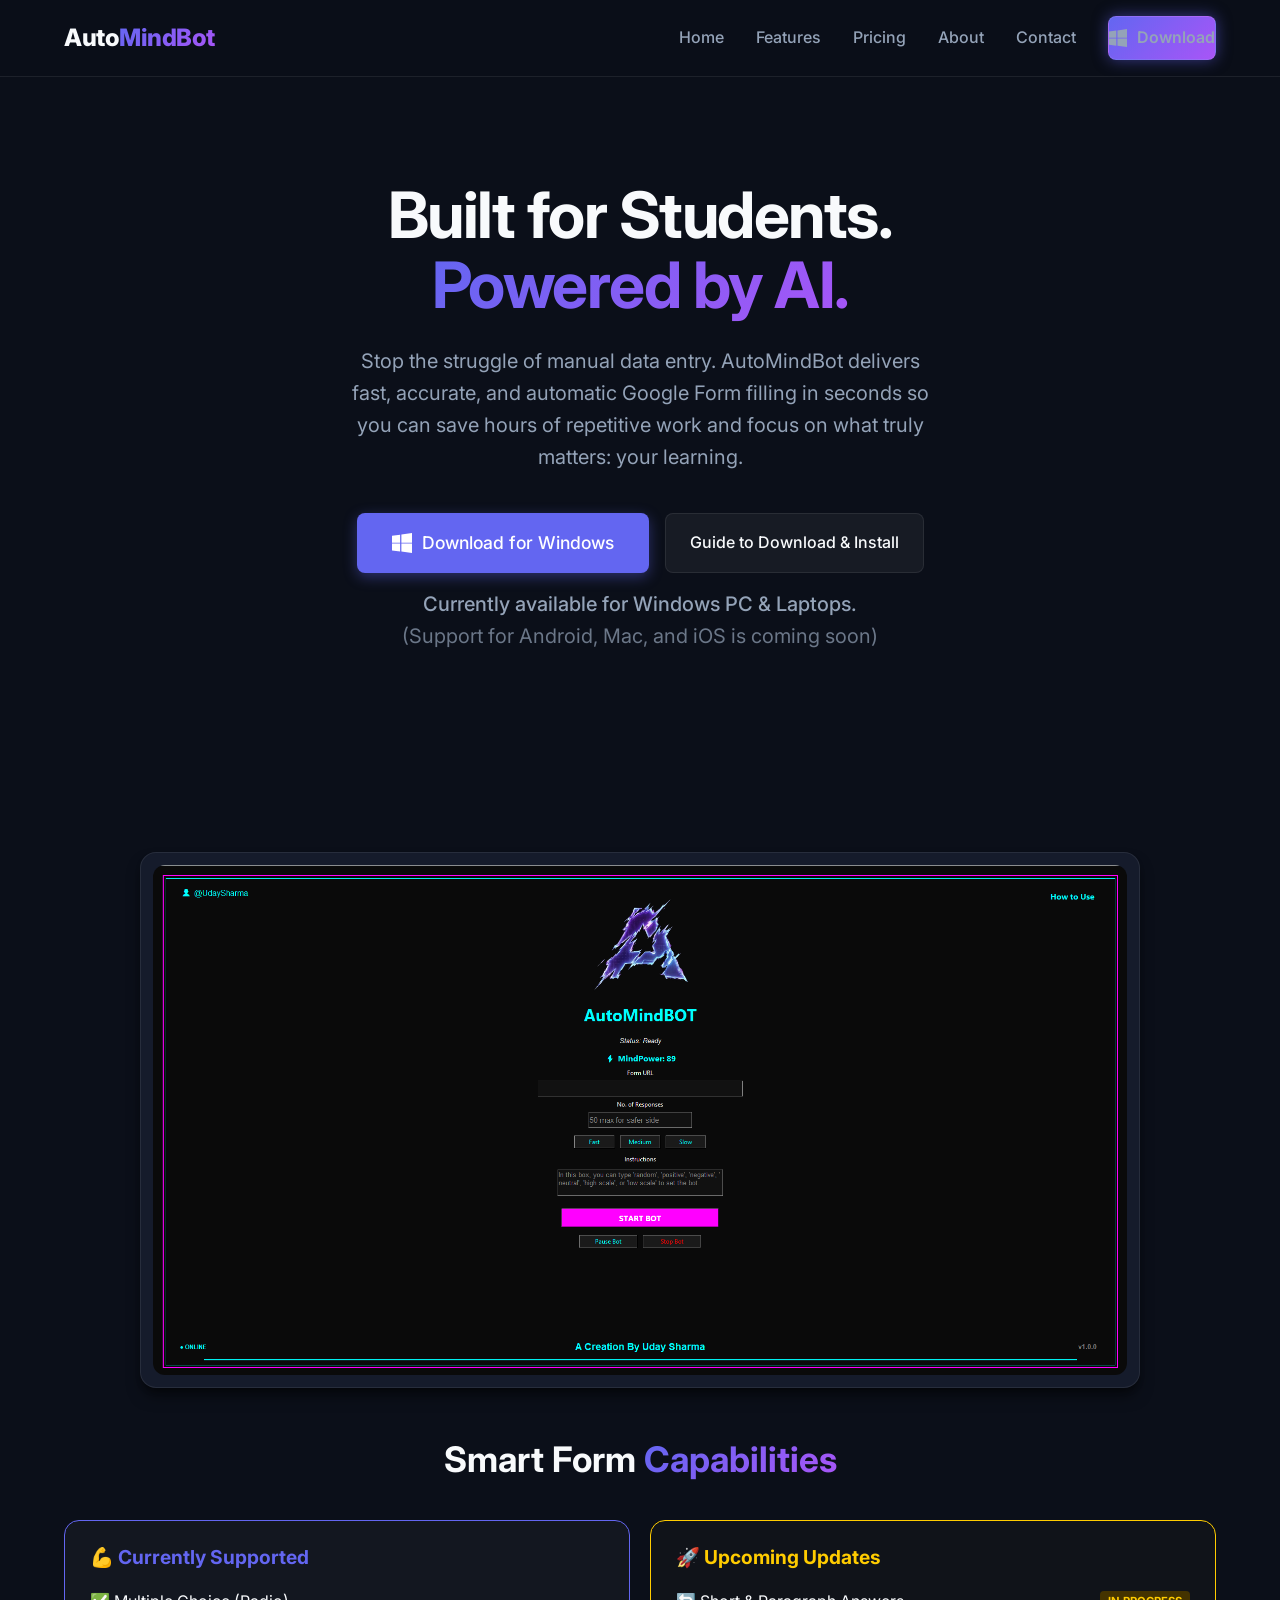
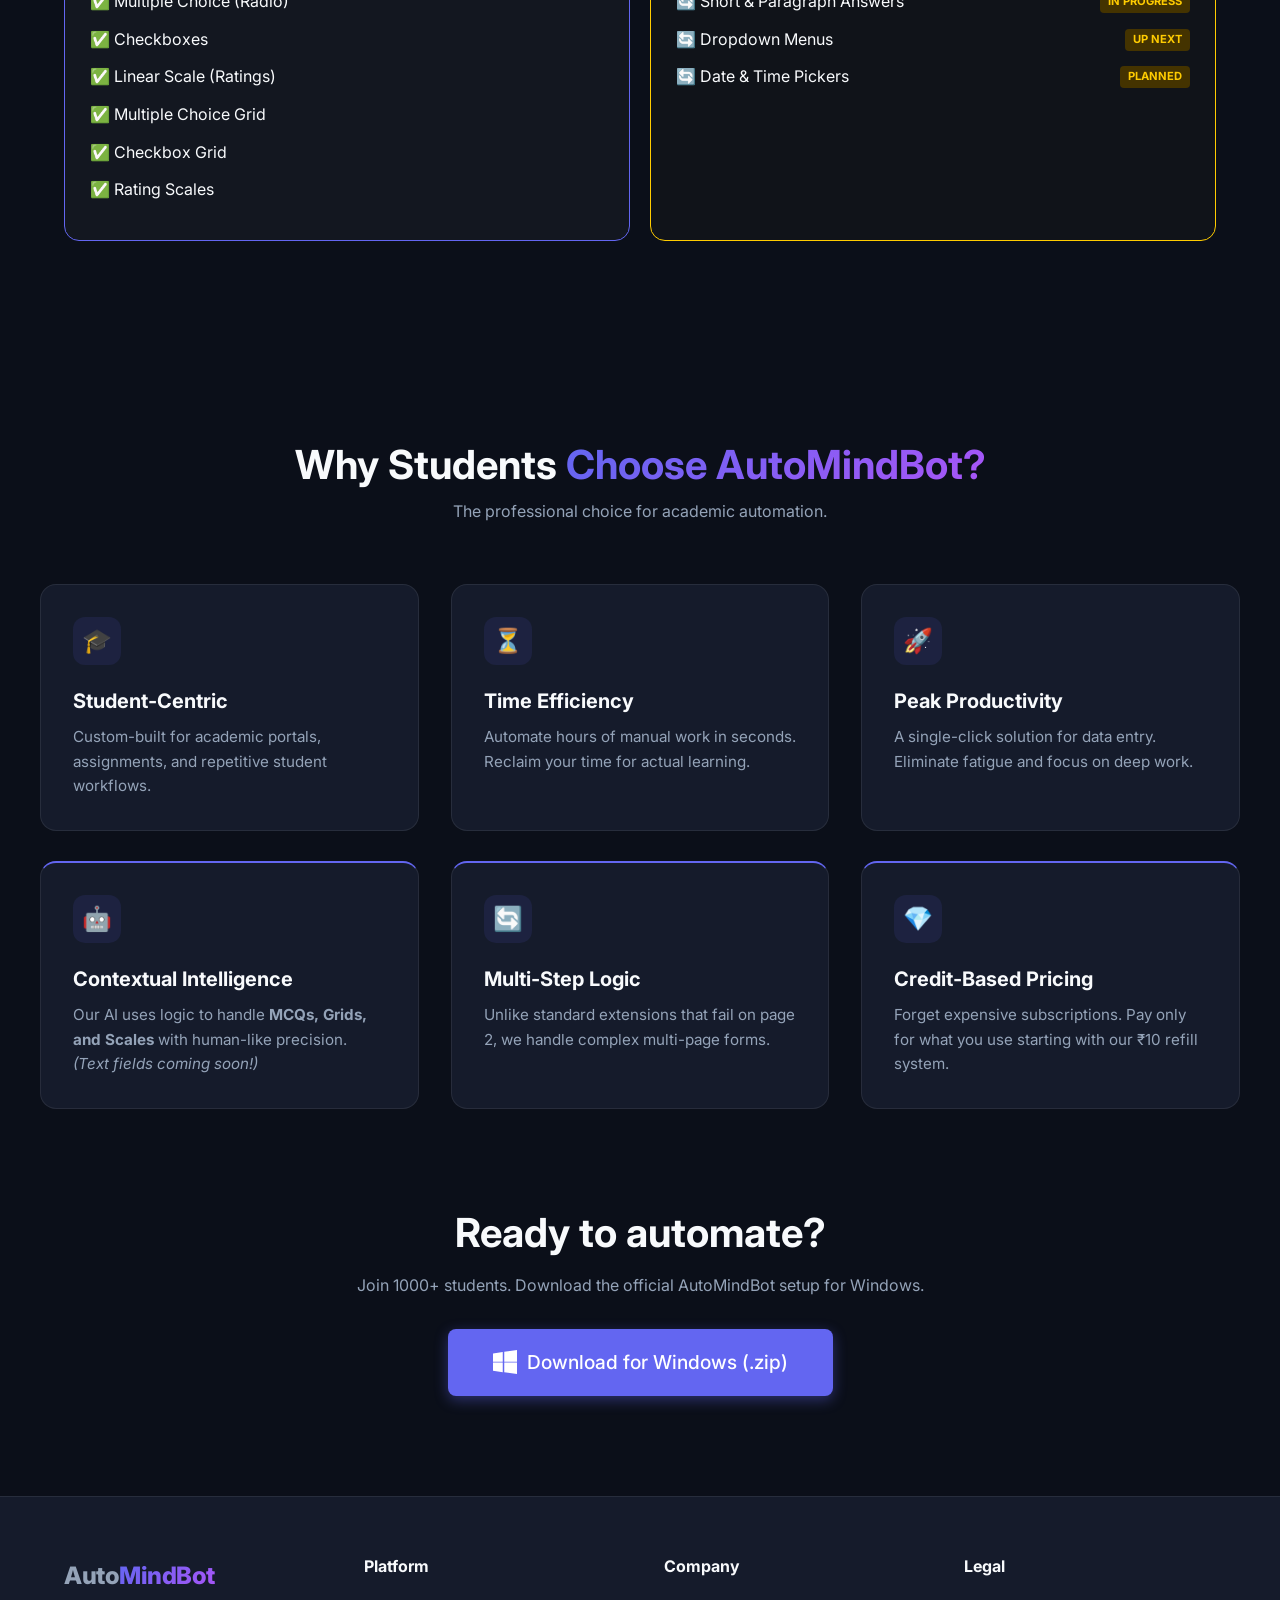
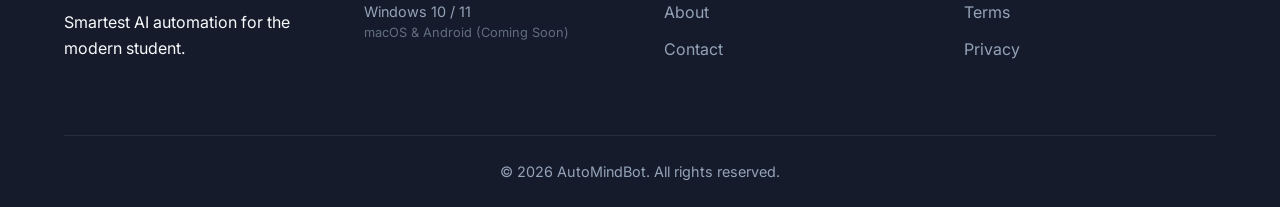
==== index.html @ b102da7a "Update index.html" ====
<!DOCTYPE html>
<html lang="en">
<head>
  <meta charset="UTF-8">
  <meta name="viewport" content="width=device-width, initial-scale=1.0">
  <title>AutoMindBot | The Ultimate AI Student Assistant</title>
  <link rel="stylesheet" href="css/style.css">
  <style>
    /* Content turant dikhane ke liye */
    .fade-in { opacity: 1 !important; transform: none !important; }
    
    /* Platform Note Style */
    .platform-info {
      margin-top: 15px;
      color: var(--text-muted);
      font-size: 0.9rem;
      font-weight: 500;
    }

    /* Windows Icon Alignment */
    .btn-with-icon {
      display: inline-flex;
      align-items: center;
      gap: 10px;
      justify-content: center;
    }

    /* NEW: Capabilities Section Styles */
    .caps-container {
      display: flex;
      justify-content: space-around;
      flex-wrap: wrap;
      gap: 20px;
      margin-top: 40px;
      text-align: left;
    }
    .caps-box {
      background: rgba(255, 255, 255, 0.03);
      padding: 25px;
      border-radius: 15px;
      border: 1px solid rgba(0, 255, 255, 0.1);
      flex: 1;
      min-width: 300px;
    }
    .caps-box h4 { margin-bottom: 20px; font-size: 1.2rem; }
    .caps-list { list-style: none; padding: 0; }
    .caps-list li { margin-bottom: 12px; font-size: 1rem; display: flex; align-items: center; gap: 12px; }
    .badge-status { padding: 2px 8px; border-radius: 4px; font-size: 0.7rem; font-weight: bold; text-transform: uppercase; margin-left: auto; }

    /* =========================================
        GUIDE MODAL (POPUP) STYLES
       ========================================= */
    .modal-overlay {
      display: none; /* Default hidden */
      position: fixed;
      z-index: 1000;
      left: 0;
      top: 0;
      width: 100%;
      height: 100%;
      background-color: rgba(0, 0, 0, 0.85);
      backdrop-filter: blur(5px);
      align-items: center;
      justify-content: center;
      opacity: 0;
      transition: opacity 0.3s ease;
    }
    
    .modal-overlay.show {
      display: flex;
      opacity: 1;
    }

    .modal-content {
      background-color: #0a0a0a;
      border: 1px solid #00ffff;
      border-radius: 12px;
      padding: 30px;
      width: 90%;
      max-width: 650px;
      position: relative;
      text-align: left;
      box-shadow: 0 0 25px rgba(0, 255, 255, 0.15);
      max-height: 85vh;
      overflow-y: auto;
    }

    .close-modal {
      position: absolute;
      top: 15px;
      right: 20px;
      color: #aaa;
      font-size: 30px;
      font-weight: bold;
      cursor: pointer;
      transition: color 0.3s;
    }

    .close-modal:hover {
      color: #ff00ff;
    }

    .modal-content h2 {
      color: #00ffff;
      margin-bottom: 25px;
      font-size: 2rem;
      text-align: center;
    }

    .step-box {
      background-color: #111;
      border-left: 4px solid #ff00ff;
      padding: 18px;
      margin-bottom: 15px;
      border-radius: 0 8px 8px 0;
    }

    .step-box h4 {
      color: white;
      margin-bottom: 8px;
      font-size: 1.15rem;
    }

    .step-box p {
      color: #ccc;
      font-size: 0.95rem;
      line-height: 1.6;
      margin: 0;
    }

    .highlight-step {
      border-left: 4px solid #00ffff;
      background-color: rgba(0, 255, 255, 0.05);
    }

    .warning-text {
      color: #ffcc00 !important;
      margin-top: 12px !important;
      font-size: 0.9rem !important;
      font-style: italic;
    }
  </style>
</head>
<body>

  <nav class="navbar">
    <div class="container">
      <a href="index.html" class="logo">Auto<span class="text-gradient">MindBot</span></a>
      <button class="mobile-menu-btn">☰</button>
      <div class="nav-links">
        <a href="index.html">Home</a>
        <a href="features.html">Features</a>
        <a href="pricing.html">Pricing</a>
        <a href="about.html">About</a>
        <a href="contact.html">Contact</a>
        <a href="https://github.com/AutoMindbot/automindbot.github.io/releases/download/v1.0.0/AutoMindBOT.Windows.zip" download class="btn btn-primary btn-with-icon nav-download-btn">
          <svg width="18" height="18" viewBox="0 0 24 24" fill="currentColor"><path d="M0 3.449L9.75 2.1V11.7H0V3.449zm0 9.15h9.75V22.2L0 20.851V12.599zm11.25-10.749L24 0v11.7H11.25V1.85zM11.25 12.6H24v11.4l-12.75-1.8V12.6z"/></svg>
          Download
        </a>
      </div>
    </div>
  </nav>

  <header class="hero text-center">
    <div class="container hero-content">
      <h1 style="line-height: 1.1;">Built for Students.<br><span class="text-gradient">Powered by AI.</span></h1>
      <p>Stop the struggle of manual data entry. AutoMindBot delivers fast, accurate, and automatic Google Form filling in seconds so you can save hours of repetitive work and focus on what truly matters: your learning.</p>
      <div class="hero-btns">
        <a href="https://github.com/AutoMindbot/automindbot.github.io/releases/download/v1.0.0/AutoMindBOT.Windows.zip" download class="btn btn-primary btn-with-icon" style="padding: 16px 35px; font-size: 1.1rem;">
          <svg width="20" height="20" viewBox="0 0 24 24" fill="currentColor"><path d="M0 3.449L9.75 2.1V11.7H0V3.449zm0 9.15h9.75V22.2L0 20.851V12.599zm11.25-10.749L24 0v11.7H11.25V1.85zM11.25 12.6H24v11.4l-12.75-1.8V12.6z"/></svg>
          Download for Windows
        </a>
        <a href="#" id="guideBtn" class="btn btn-secondary">Guide to Download & Install</a>
      </div>
      <p class="platform-info">
        Currently available for Windows PC & Laptops. <br>
        <span style="opacity: 0.7; font-weight: 400;">(Support for Android, Mac, and iOS is coming soon)</span>
      </p>
    </div>
  </header>

  <section class="demo-section">
    <div class="container">
      <div class="demo-wrapper" style="margin-bottom: 50px;">
        <img src="dashboard.png" alt="AutoMindBot Preview" onerror="this.src='https://images.unsplash.com/photo-1551288049-bebda4e38f71?auto=format&fit=crop&q=80&w=1200';">
      </div>

      <div class="text-center" style="margin-bottom: 40px;">
        <h2 style="font-size: 2.2rem;">Smart Form <span class="text-gradient">Capabilities</span></h2>
      </div>
      
      <div class="caps-container">
        <div class="caps-box" style="border-color: var(--primary-color);">
          <h4 style="color: var(--primary-color);">💪 Currently Supported</h4>
          <ul class="caps-list">
            <li>✅ Multiple Choice (Radio)</li>
            <li>✅ Checkboxes</li>
            <li>✅ Linear Scale (Ratings)</li>
            <li>✅ Multiple Choice Grid</li>
            <li>✅ Checkbox Grid</li>
            <li>✅ Rating Scales</li>
          </ul>
        </div>

        <div class="caps-box" style="border-color: #ffcc00; background: rgba(255, 204, 0, 0.02);">
          <h4 style="color: #ffcc00;">🚀 Upcoming Updates</h4>
          <ul class="caps-list">
            <li>🔄 Short & Paragraph Answers <span class="badge-status" style="background: #443300; color: #ffcc00;">IN PROGRESS</span></li>
            <li>🔄 Dropdown Menus <span class="badge-status" style="background: #443300; color: #ffcc00;">UP NEXT</span></li>
            <li>🔄 Date & Time Pickers <span class="badge-status" style="background: #443300; color: #ffcc00;">PLANNED</span></li>
          </ul>
        </div>
      </div>
    </div>
  </section>

  <section class="section-padding container">
    <div class="text-center" style="margin-bottom: 60px;">
      <h2 style="font-size: 2.5rem;">Why Students <span class="text-gradient">Choose AutoMindBot?</span></h2>
      <p style="color: var(--text-muted); margin-top: 10px;">The professional choice for academic automation.</p>
    </div>

    <div class="grid-3">
      <div class="card">
        <div class="card-icon">🎓</div>
        <h3>Student-Centric</h3>
        <p>Custom-built for academic portals, assignments, and repetitive student workflows.</p>
      </div>
      <div class="card">
        <div class="card-icon">⏳</div>
        <h3>Time Efficiency</h3>
        <p>Automate hours of manual work in seconds. Reclaim your time for actual learning.</p>
      </div>
      <div class="card">
        <div class="card-icon">🚀</div>
        <h3>Peak Productivity</h3>
        <p>A single-click solution for data entry. Eliminate fatigue and focus on deep work.</p>
      </div>
    </div>

    <div class="grid-3" style="margin-top: 30px;">
      <div class="card" style="border-top: 2px solid var(--primary-color);">
        <div class="card-icon">🤖</div>
        <h3>Contextual Intelligence</h3>
        <p>Our AI uses logic to handle <b>MCQs, Grids, and Scales</b> with human-like precision. <i>(Text fields coming soon!)</i></p>
      </div>
      <div class="card" style="border-top: 2px solid var(--primary-color);">
        <div class="card-icon">🔄</div>
        <h3>Multi-Step Logic</h3>
        <p>Unlike standard extensions that fail on page 2, we handle complex multi-page forms.</p>
      </div>
      <div class="card" style="border-top: 2px solid var(--primary-color);">
        <div class="card-icon">💎</div>
        <h3>Credit-Based Pricing</h3>
        <p>Forget expensive subscriptions. Pay only for what you use starting with our ₹10 refill system.</p>
      </div>
    </div>
  </section>

  <section class="container" style="margin-bottom: 100px;">
    <div class="cta-section text-center">
      <h2 style="font-size: 2.5rem; margin-bottom: 16px;">Ready to automate?</h2>
      <p style="margin-bottom: 30px; color: var(--text-muted);">Join 1000+ students. Download the official AutoMindBot setup for Windows.</p>
      <a href="https://github.com/AutoMindbot/automindbot.github.io/releases/download/v1.0.0/AutoMindBOT_Windows.zip" download class="btn btn-primary btn-with-icon" style="padding: 18px 45px; font-size: 1.2rem;">
        <svg width="24" height="24" viewBox="0 0 24 24" fill="currentColor"><path d="M0 3.449L9.75 2.1V11.7H0V3.449zm0 9.15h9.75V22.2L0 20.851V12.599zm11.25-10.749L24 0v11.7H11.25V1.85zM11.25 12.6H24v11.4l-12.75-1.8V12.6z"/></svg>
        Download for Windows (.zip)
      </a>
    </div>
  </section>

  <footer class="footer">
    <div class="container">
      <div class="footer-grid">
        <div class="footer-col">
          <a href="index.html" class="logo">Auto<span class="text-gradient">MindBot</span></a>
          <p style="margin-top: 15px;">Smartest AI automation for the modern student.</p>
        </div>
        <div class="footer-col">
          <h4>Platform</h4>
          <p style="font-size: 0.9rem; color: var(--text-muted);">Windows 10 / 11</p>
          <p style="font-size: 0.8rem; color: var(--text-muted); opacity: 0.6;">macOS & Android (Coming Soon)</p>
        </div>
        <div class="footer-col">
          <h4>Company</h4>
          <a href="about.html">About</a>
          <a href="contact.html">Contact</a>
        </div>
        <div class="footer-col">
          <h4>Legal</h4>
          <a href="terms.html">Terms</a>
          <a href="privacy.html">Privacy</a>
        </div>
      </div>
      <div class="footer-bottom">
        <p>&copy; 2026 AutoMindBot. All rights reserved.</p>
      </div>
    </div>
  </footer>

  <div id="guideModal" class="modal-overlay">
    <div class="modal-content">
      <span class="close-modal" id="closeGuide">&times;</span>
      <h2>Installation Guide</h2>
      <div class="step-box">
        <h4>Step 1: Download the App</h4>
        <p>Click on the "Download for Windows" button to save the ZIP file to your computer.</p>
      </div>
      <div class="step-box">
        <h4>Step 2: Extract & Read</h4>
        <p>Right-click the ZIP file and select <strong>"Extract All"</strong>. Read the <strong>"READ_ME_FIRST.txt"</strong> for guidelines.</p>
      </div>
      <div class="step-box highlight-step">
        <h4>Step 3: Run the Application</h4>
        <p>Double-click <code>AutoMindBOT.exe</code>. Click <strong>"More info"</strong> and <strong>"Run anyway"</strong> if Windows Defender pops up.</p>
      </div>
      <div class="step-box">
        <h4>Step 4: Test & Automate</h4>
        <p>Get <strong>15 Free Responses</strong> to test. Purchase more MindPower as needed!</p>
      </div>
    </div>
  </div>

  <script>
    document.addEventListener("DOMContentLoaded", function() {
      const modal = document.getElementById("guideModal");
      const guideBtn = document.getElementById("guideBtn");
      const closeBtn = document.getElementById("closeGuide");

      guideBtn.addEventListener("click", function(e) {
        e.preventDefault();
        modal.classList.add("show");
      });

      closeBtn.addEventListener("click", function() {
        modal.classList.remove("show");
      });

      window.addEventListener("click", function(e) {
        if (e.target === modal) {
          modal.classList.remove("show");
        }
      });
    });
  </script>

  <script src="js/script.js"></script>
</body>
</html>
---- css/style.css ----
/* ==========================================================================
   AutoMindBot SaaS - Global Styles
   ========================================================================== */
@import url('https://fonts.googleapis.com/css2?family=Inter:wght@300;400;500;600;700;800&display=swap');

:root {
  --bg-color: #0b0f19;
  --surface-color: #151b2b;
  --surface-hover: #1f273b;
  --primary-color: #6366f1; /* Indigo */
  --primary-hover: #4f46e5;
  --accent-color: #a855f7; /* Purple */
  --text-main: #f8fafc;
  --text-muted: #94a3b8;
  --border-color: rgba(255, 255, 255, 0.08);
  --shadow-sm: 0 4px 6px -1px rgba(0, 0, 0, 0.1), 0 2px 4px -1px rgba(0, 0, 0, 0.06);
  --shadow-lg: 0 10px 15px -3px rgba(0, 0, 0, 0.5), 0 4px 6px -2px rgba(0, 0, 0, 0.3);
  --radius-md: 12px;
  --radius-lg: 16px;
  --transition: all 0.3s ease;
}

* { margin: 0; padding: 0; box-sizing: border-box; }
html { scroll-behavior: smooth; }
body { font-family: 'Inter', sans-serif; background-color: var(--bg-color); color: var(--text-main); line-height: 1.6; overflow-x: hidden; }

h1, h2, h3, h4 { font-weight: 700; line-height: 1.2; }
.text-gradient { background: linear-gradient(135deg, var(--primary-color), var(--accent-color)); -webkit-background-clip: text; -webkit-text-fill-color: transparent; }
.container { max-width: 1200px; margin: 0 auto; padding: 0 24px; }
.section-padding { padding: 100px 0; }
.text-center { text-align: center; }

/* Buttons */
.btn { display: inline-flex; align-items: center; justify-content: center; padding: 12px 24px; font-weight: 500; border-radius: 8px; text-decoration: none; transition: var(--transition); cursor: pointer; border: none; font-size: 1rem; }
.btn-primary { background-color: var(--primary-color); color: #fff; box-shadow: 0 4px 14px 0 rgba(99, 102, 241, 0.39); }
.btn-primary:hover { background-color: var(--primary-hover); transform: translateY(-2px); box-shadow: 0 6px 20px rgba(99, 102, 241, 0.23); }
.btn-secondary { background-color: rgba(255, 255, 255, 0.05); color: var(--text-main); border: 1px solid var(--border-color); }
.btn-secondary:hover { background-color: rgba(255, 255, 255, 0.1); transform: translateY(-2px); }

/* Navbar */
.navbar { position: fixed; top: 0; width: 100%; background: rgba(11, 15, 25, 0.85); backdrop-filter: blur(12px); -webkit-backdrop-filter: blur(12px); border-bottom: 1px solid var(--border-color); z-index: 1000; padding: 16px 0; }
.navbar .container { display: flex; justify-content: space-between; align-items: center; }
.logo { font-size: 1.5rem; font-weight: 800; text-decoration: none; color: var(--text-main); letter-spacing: -0.5px; }

/* Navbar Download Button Special Glow */
.navbar .btn-primary {
  background: linear-gradient(135deg, var(--primary-color), var(--accent-color));
  box-shadow: 0 0 15px rgba(99, 102, 241, 0.5);
  border: 1px solid rgba(255, 255, 255, 0.1);
  font-weight: 600;
}
.navbar .btn-primary:hover {
  box-shadow: 0 0 25px rgba(168, 85, 247, 0.7);
  transform: translateY(-2px);
}

/* Menu Links & Glow Effect */
.nav-links { display: flex; gap: 32px; align-items: center; }
.nav-links a { text-decoration: none; color: var(--text-muted); font-weight: 500; transition: var(--transition); position: relative; padding: 8px 0; }
.nav-links a:not(.btn):hover { color: var(--text-main); }

/* ACTIVE GLOW EFFECT */
.nav-links a.active:not(.btn) {
  color: var(--primary-color);
  text-shadow: 0 0 12px rgba(99, 102, 241, 0.6);
  font-weight: 600;
}
.nav-links a.active:not(.btn)::after {
  content: '';
  position: absolute;
  bottom: 0;
  left: 0;
  width: 100%;
  height: 3px;
  background-color: var(--primary-color);
  box-shadow: 0 0 10px var(--primary-color);
  border-radius: 4px;
}

.mobile-menu-btn { display: none; background: none; border: none; color: var(--text-main); font-size: 1.8rem; cursor: pointer; padding: 5px; }

/* Page Layouts (Hero, Cards, etc) */
.hero { padding-top: 180px; padding-bottom: 100px; position: relative; }
.hero-content { max-width: 800px; margin: 0 auto; }
.hero h1 { font-size: 4rem; letter-spacing: -1.5px; margin-bottom: 24px; }
.hero p { font-size: 1.25rem; color: var(--text-muted); margin-bottom: 40px; max-width: 600px; margin-left: auto; margin-right: auto; }
.hero-btns { display: flex; gap: 16px; justify-content: center; flex-wrap: wrap; }

.demo-section { padding: 60px 0 100px; }
.demo-wrapper { background: var(--surface-color); border: 1px solid var(--border-color); border-radius: var(--radius-lg); padding: 12px; box-shadow: var(--shadow-lg); max-width: 1000px; margin: 0 auto; }
.demo-wrapper img { width: 100%; border-radius: var(--radius-md); display: block; }
.demo-caption { text-align: center; margin-top: 16px; color: var(--text-muted); font-size: 0.9rem; }

.grid-3 { display: grid; grid-template-columns: repeat(auto-fit, minmax(320px, 1fr)); gap: 32px; margin-top: 48px; }
.card { background: var(--surface-color); border: 1px solid var(--border-color); border-radius: var(--radius-lg); padding: 32px; transition: var(--transition); }
.card:hover { transform: translateY(-5px); border-color: rgba(255, 255, 255, 0.2); box-shadow: var(--shadow-lg); }
.card-icon { width: 48px; height: 48px; background: rgba(99, 102, 241, 0.1); color: var(--primary-color); border-radius: 12px; display: flex; align-items: center; justify-content: center; font-size: 1.5rem; margin-bottom: 24px; }
.card h3 { font-size: 1.25rem; margin-bottom: 12px; }
.card p { color: var(--text-muted); font-size: 0.95rem; }

.page-header { padding: 160px 0 60px; text-align: center; border-bottom: 1px solid var(--border-color); }
.page-header h1 { font-size: 3rem; margin-bottom: 16px; }
.page-header p { color: var(--text-muted); font-size: 1.2rem; max-width: 600px; margin: 0 auto; }

.pricing-card { position: relative; display: flex; flex-direction: column; }
.pricing-card.popular { border-color: var(--primary-color); box-shadow: 0 0 30px rgba(99, 102, 241, 0.15); }
.badge { position: absolute; top: -12px; left: 50%; transform: translateX(-50%); background: var(--primary-color); color: white; padding: 4px 12px; border-radius: 20px; font-size: 0.8rem; font-weight: 600; }
.price { font-size: 3rem; font-weight: 800; margin: 24px 0; }
.price span { font-size: 1rem; color: var(--text-muted); font-weight: 400; }
.pricing-features { list-style: none; margin: 24px 0; flex-grow: 1; }
.pricing-features li { margin-bottom: 16px; color: var(--text-muted); display: flex; align-items: center; gap: 12px; }

.prose { max-width: 800px; margin: 0 auto; color: var(--text-muted); }
.prose h2 { color: var(--text-main); margin: 40px 0 16px; }
.prose p, .prose ul { margin-bottom: 24px; }
.prose ul { padding-left: 24px; }

.form-group { margin-bottom: 24px; text-align: left; }
.form-group label { display: block; margin-bottom: 8px; color: var(--text-muted); font-weight: 500; }
.form-control { width: 100%; padding: 16px; background: var(--surface-color); border: 1px solid var(--border-color); border-radius: 8px; color: var(--text-main); font-family: inherit; transition: var(--transition); }
.form-control:focus { outline: none; border-color: var(--primary-color); box-shadow: 0 0 0 3px rgba(99, 102, 241, 0.2); }

.footer { border-top: 1px solid var(--border-color); padding: 60px 0 24px; background: var(--surface-color); }
.footer-grid { display: grid; grid-template-columns: repeat(auto-fit, minmax(200px, 1fr)); gap: 48px; margin-bottom: 60px; }
.footer-col h4 { margin-bottom: 24px; color: var(--text-main); }
.footer-col a { display: block; color: var(--text-muted); text-decoration: none; margin-bottom: 12px; transition: var(--transition); }
.footer-col a:hover { color: var(--primary-color); }
.footer-bottom { text-align: center; color: var(--text-muted); border-top: 1px solid var(--border-color); padding-top: 24px; font-size: 0.9rem; }

.fade-in { opacity: 1 !important; transform: none !important; }

/* ==========================================
   MOBILE RESPONSIVE DESIGN & HAMBURGER MENU
   ========================================== */
@media (max-width: 768px) {
  .hero h1 { font-size: 2.5rem; }
  
  /* Show Hamburger Icon */
  .mobile-menu-btn { display: block; }

  /* Hide Links by default on Mobile */
  .nav-links {
    display: none;
    position: absolute;
    top: 70px; /* Right below navbar */
    left: 0;
    width: 100%;
    background: #0b0f19; /* Solid dark color so it doesn't mix with background */
    flex-direction: column;
    padding: 20px 0;
    border-bottom: 2px solid var(--primary-color);
    box-shadow: 0 15px 30px rgba(0,0,0,0.8);
    z-index: 9999;
  }

  /* When JS adds '.active', FORCE display it */
  .nav-links.active {
    display: flex !important; 
  }

  /* Style the links inside mobile menu */
  .nav-links a {
    width: 100%;
    text-align: center;
    padding: 15px 0;
    font-size: 1.1rem;
    border-bottom: 1px solid rgba(255,255,255,0.05);
  }

  /* Active glow in mobile needs to look clean */
  .nav-links a.active:not(.btn)::after {
    display: none; /* Hide bottom line in mobile to keep it clean */
  }

  /* Center Download Button */
  .nav-links .btn-primary {
    width: 80%;
    margin: 20px auto 10px;
    justify-content: center;
  }
}
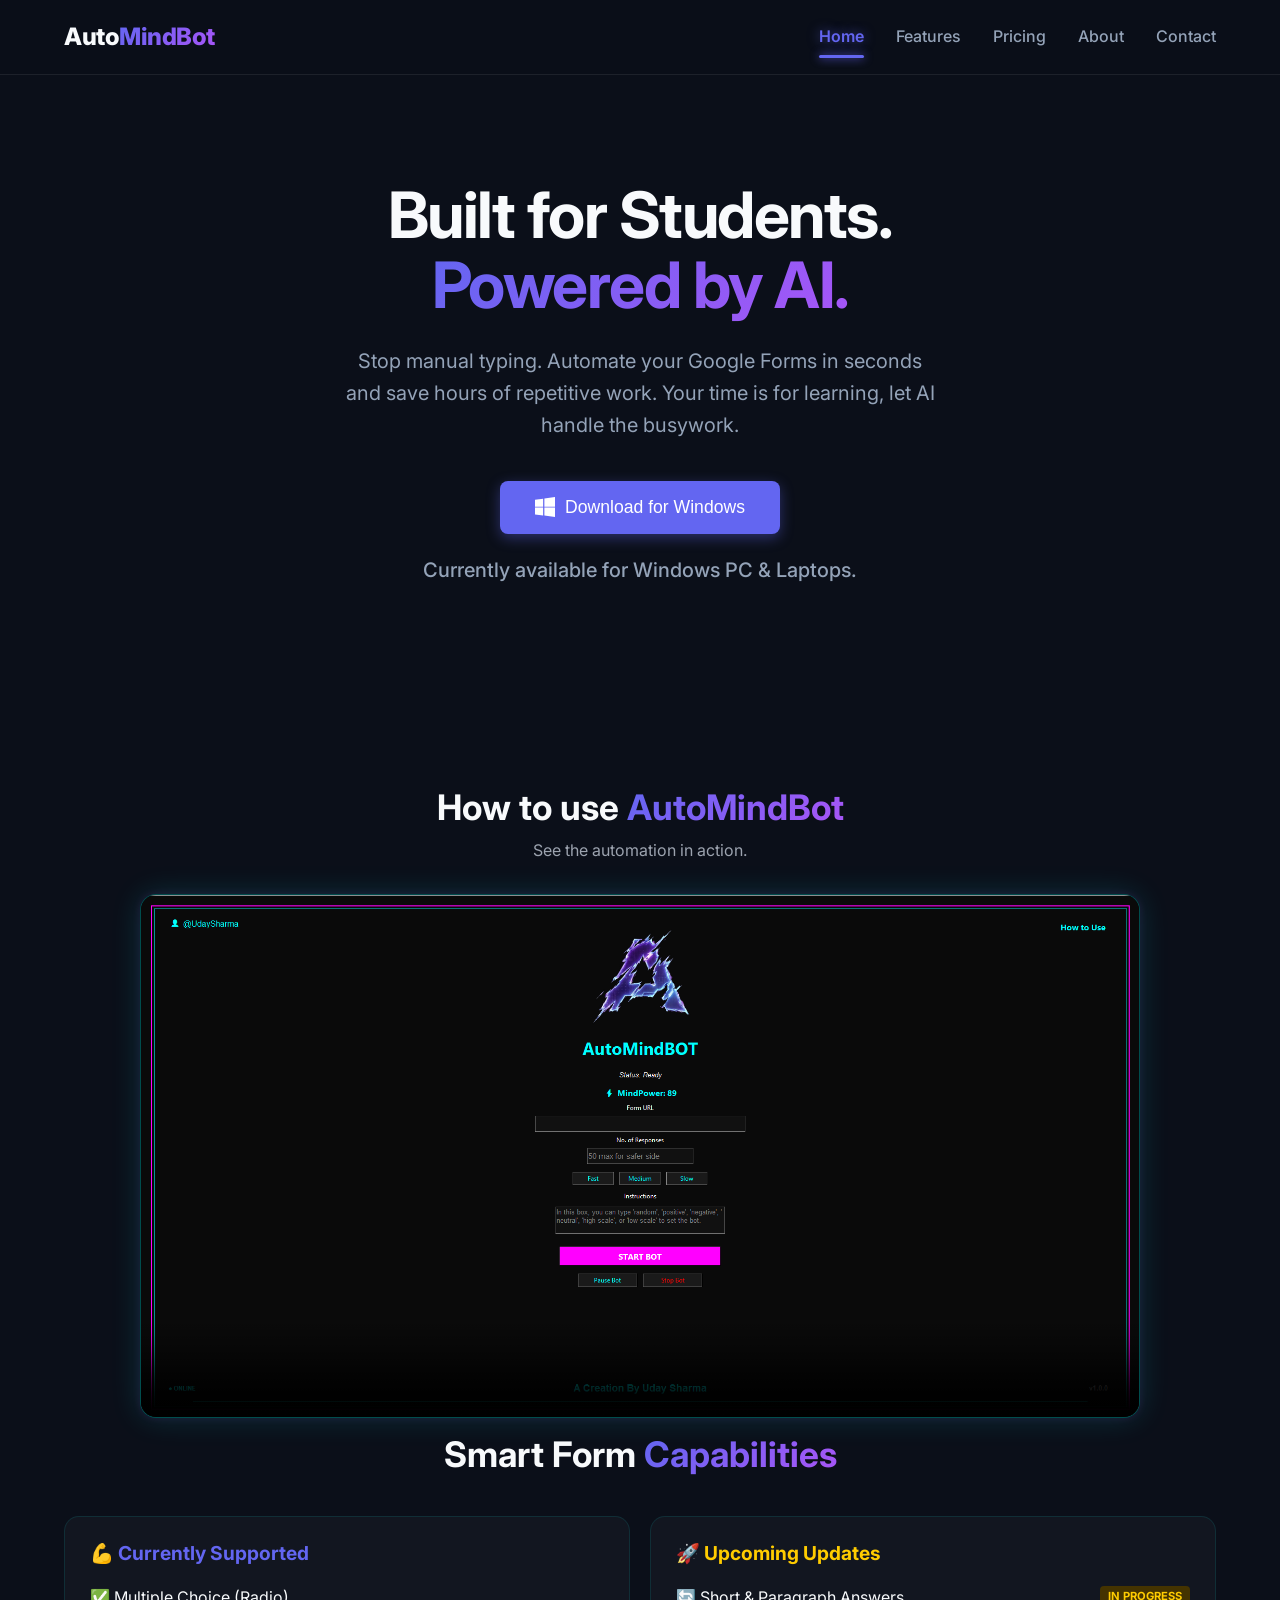
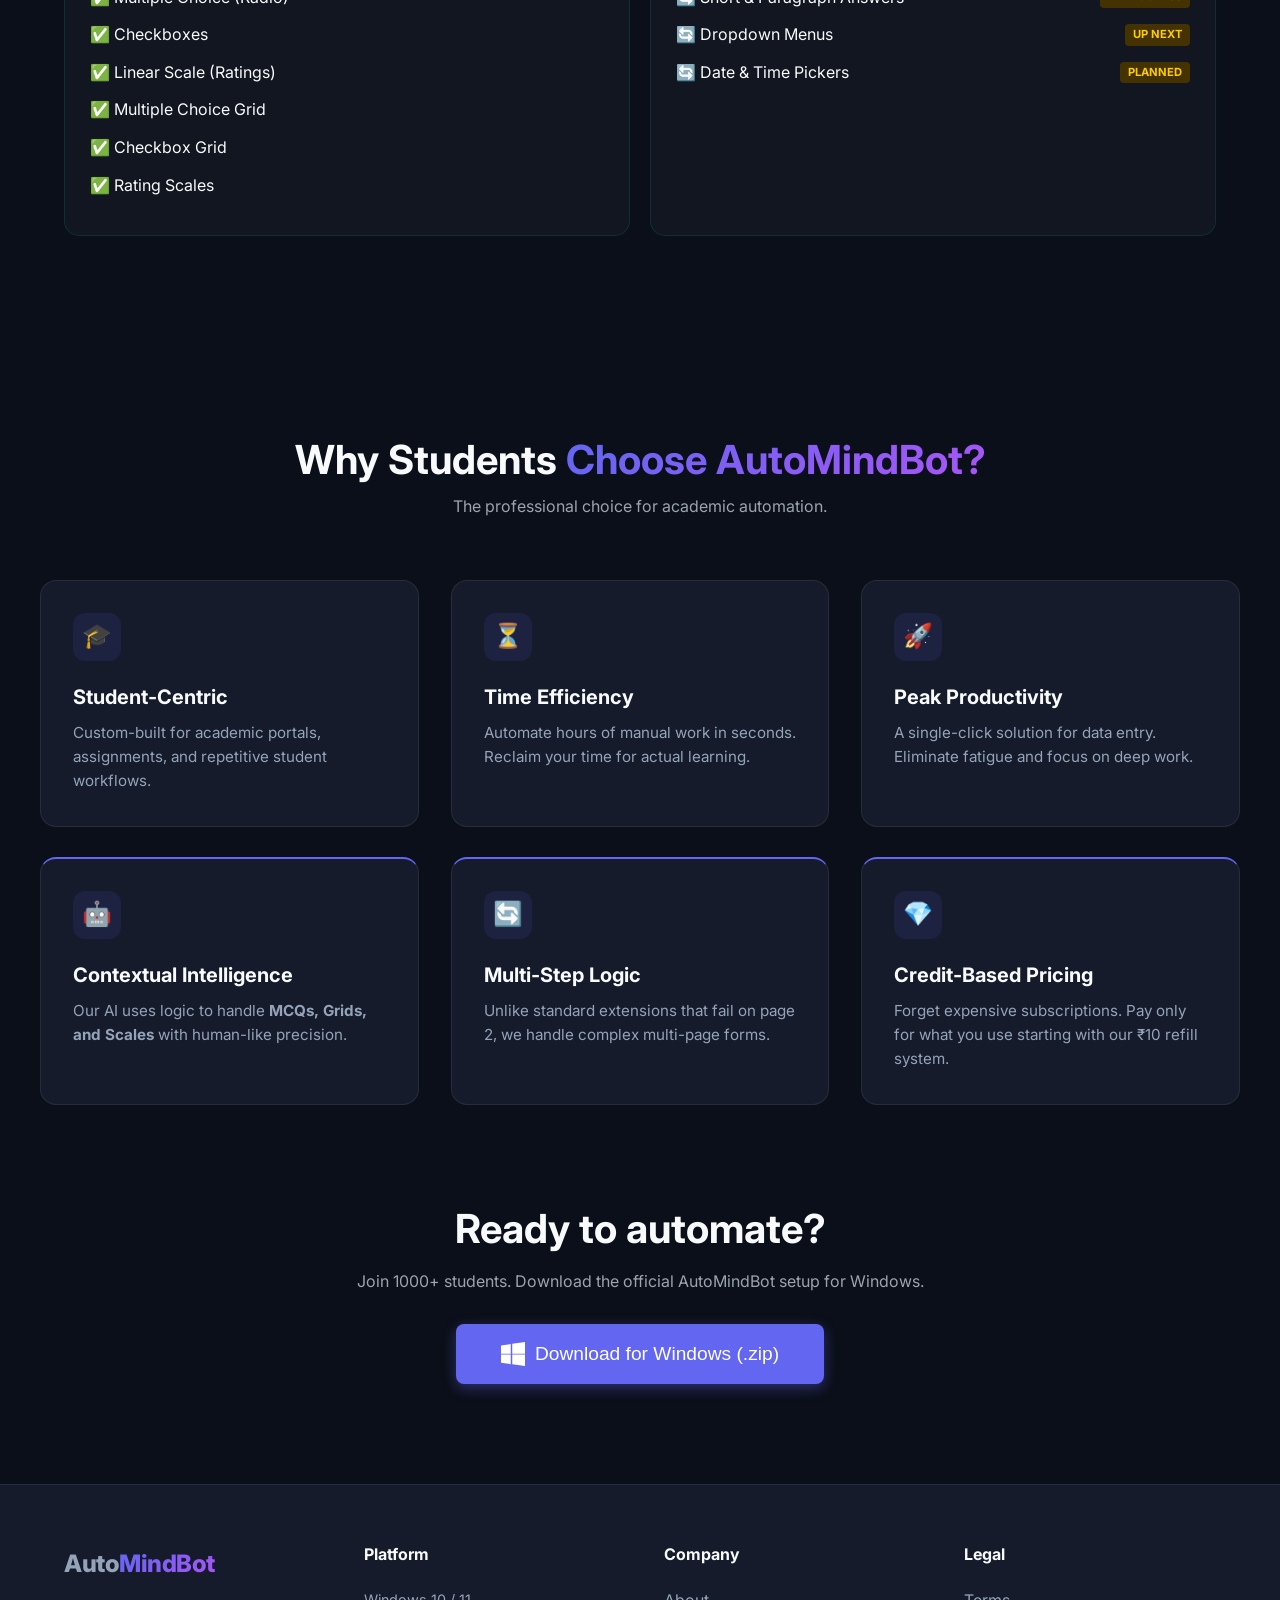
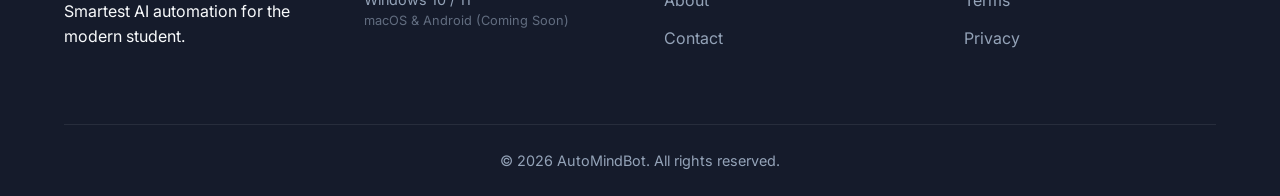
==== commit 47fe3eb7: "Update index.html" ====
--- a/index.html
+++ b/index.html
@@ -6,138 +6,39 @@
   <title>AutoMindBot | The Ultimate AI Student Assistant</title>
   <link rel="stylesheet" href="css/style.css">
   <style>
-    /* Content turant dikhane ke liye */
     .fade-in { opacity: 1 !important; transform: none !important; }
-    
-    /* Platform Note Style */
-    .platform-info {
-      margin-top: 15px;
-      color: var(--text-muted);
-      font-size: 0.9rem;
-      font-weight: 500;
-    }
-
-    /* Windows Icon Alignment */
-    .btn-with-icon {
-      display: inline-flex;
-      align-items: center;
-      gap: 10px;
-      justify-content: center;
-    }
-
-    /* NEW: Capabilities Section Styles */
-    .caps-container {
-      display: flex;
-      justify-content: space-around;
-      flex-wrap: wrap;
-      gap: 20px;
-      margin-top: 40px;
-      text-align: left;
-    }
-    .caps-box {
-      background: rgba(255, 255, 255, 0.03);
-      padding: 25px;
-      border-radius: 15px;
-      border: 1px solid rgba(0, 255, 255, 0.1);
-      flex: 1;
-      min-width: 300px;
-    }
+    .platform-info { margin-top: 20px; color: var(--text-muted); font-size: 0.95rem; font-weight: 500; }
+    .btn-with-icon { display: inline-flex; align-items: center; gap: 10px; justify-content: center; }
+    .caps-container { display: flex; justify-content: space-around; flex-wrap: wrap; gap: 20px; margin-top: 40px; text-align: left; }
+    .caps-box { background: rgba(255, 255, 255, 0.03); padding: 25px; border-radius: 15px; border: 1px solid rgba(0, 255, 255, 0.1); flex: 1; min-width: 300px; }
     .caps-box h4 { margin-bottom: 20px; font-size: 1.2rem; }
     .caps-list { list-style: none; padding: 0; }
     .caps-list li { margin-bottom: 12px; font-size: 1rem; display: flex; align-items: center; gap: 12px; }
     .badge-status { padding: 2px 8px; border-radius: 4px; font-size: 0.7rem; font-weight: bold; text-transform: uppercase; margin-left: auto; }
-
-    /* =========================================
-        GUIDE MODAL (POPUP) STYLES
-       ========================================= */
-    .modal-overlay {
-      display: none; /* Default hidden */
-      position: fixed;
-      z-index: 1000;
-      left: 0;
-      top: 0;
+    
+    /* Smart Modal Styles */
+    .modal-overlay { display: none; position: fixed; z-index: 1000; left: 0; top: 0; width: 100%; height: 100%; background-color: rgba(0, 0, 0, 0.85); backdrop-filter: blur(5px); align-items: center; justify-content: center; opacity: 0; transition: opacity 0.3s ease; }
+    .modal-overlay.show { display: flex; opacity: 1; }
+    .modal-content { background-color: #0a0a0a; border: 1px solid #00ffff; border-radius: 12px; padding: 25px 20px; width: 90%; max-width: 450px; position: relative; text-align: left; box-shadow: 0 0 25px rgba(0, 255, 255, 0.15); max-height: 90vh; overflow-y: auto; }
+    .close-modal { position: absolute; top: 12px; right: 18px; color: #aaa; font-size: 32px; font-weight: bold; cursor: pointer; transition: color 0.3s; line-height: 1; }
+    .close-modal:hover { color: #ff00ff; }
+    
+    .step-box { background-color: rgba(0, 255, 255, 0.05); border-left: 4px solid #00ffff; padding: 20px; border-radius: 0 8px 8px 0; transition: all 0.3s ease; min-height: 130px; display: flex; flex-direction: column; justify-content: center; }
+
+    /* Custom Video Container Glow */
+    .video-container {
+      position: relative;
+      border-radius: var(--radius-lg);
+      border: 1px solid rgba(0, 255, 255, 0.3);
+      box-shadow: 0 0 30px rgba(0, 255, 255, 0.15), 0 0 10px rgba(255, 0, 255, 0.1);
+      overflow: hidden;
+      max-width: 1000px;
+      margin: 0 auto;
+      background: #000;
+    }
+    .video-container video {
       width: 100%;
-      height: 100%;
-      background-color: rgba(0, 0, 0, 0.85);
-      backdrop-filter: blur(5px);
-      align-items: center;
-      justify-content: center;
-      opacity: 0;
-      transition: opacity 0.3s ease;
-    }
-    
-    .modal-overlay.show {
-      display: flex;
-      opacity: 1;
-    }
-
-    .modal-content {
-      background-color: #0a0a0a;
-      border: 1px solid #00ffff;
-      border-radius: 12px;
-      padding: 30px;
-      width: 90%;
-      max-width: 650px;
-      position: relative;
-      text-align: left;
-      box-shadow: 0 0 25px rgba(0, 255, 255, 0.15);
-      max-height: 85vh;
-      overflow-y: auto;
-    }
-
-    .close-modal {
-      position: absolute;
-      top: 15px;
-      right: 20px;
-      color: #aaa;
-      font-size: 30px;
-      font-weight: bold;
-      cursor: pointer;
-      transition: color 0.3s;
-    }
-
-    .close-modal:hover {
-      color: #ff00ff;
-    }
-
-    .modal-content h2 {
-      color: #00ffff;
-      margin-bottom: 25px;
-      font-size: 2rem;
-      text-align: center;
-    }
-
-    .step-box {
-      background-color: #111;
-      border-left: 4px solid #ff00ff;
-      padding: 18px;
-      margin-bottom: 15px;
-      border-radius: 0 8px 8px 0;
-    }
-
-    .step-box h4 {
-      color: white;
-      margin-bottom: 8px;
-      font-size: 1.15rem;
-    }
-
-    .step-box p {
-      color: #ccc;
-      font-size: 0.95rem;
-      line-height: 1.6;
-      margin: 0;
-    }
-
-    .highlight-step {
-      border-left: 4px solid #00ffff;
-      background-color: rgba(0, 255, 255, 0.05);
-    }
-
-    .warning-text {
-      color: #ffcc00 !important;
-      margin-top: 12px !important;
-      font-size: 0.9rem !important;
-      font-style: italic;
+      display: block;
     }
   </style>
 </head>
@@ -148,50 +49,53 @@
       <a href="index.html" class="logo">Auto<span class="text-gradient">MindBot</span></a>
       <button class="mobile-menu-btn">☰</button>
       <div class="nav-links">
-        <a href="index.html">Home</a>
+        <a href="index.html" class="active">Home</a>
         <a href="features.html">Features</a>
         <a href="pricing.html">Pricing</a>
         <a href="about.html">About</a>
         <a href="contact.html">Contact</a>
-        <a href="https://github.com/AutoMindbot/automindbot.github.io/releases/download/v1.0.0/AutoMindBOT.Windows.zip" download class="btn btn-primary btn-with-icon nav-download-btn">
-          <svg width="18" height="18" viewBox="0 0 24 24" fill="currentColor"><path d="M0 3.449L9.75 2.1V11.7H0V3.449zm0 9.15h9.75V22.2L0 20.851V12.599zm11.25-10.749L24 0v11.7H11.25V1.85zM11.25 12.6H24v11.4l-12.75-1.8V12.6z"/></svg>
-          Download
-        </a>
       </div>
     </div>
   </nav>
 
-  <header class="hero text-center">
+  <header class="hero text-center fade-in">
     <div class="container hero-content">
-      <h1 style="line-height: 1.1;">Built for Students.<br><span class="text-gradient">Powered by AI.</span></h1>
-      <p>Stop the struggle of manual data entry. AutoMindBot delivers fast, accurate, and automatic Google Form filling in seconds so you can save hours of repetitive work and focus on what truly matters: your learning.</p>
-      <div class="hero-btns">
-        <a href="https://github.com/AutoMindbot/automindbot.github.io/releases/download/v1.0.0/AutoMindBOT.Windows.zip" download class="btn btn-primary btn-with-icon" style="padding: 16px 35px; font-size: 1.1rem;">
+      <h1 class="hero-title-main">Built for Students.<br><span class="text-gradient">Powered by AI.</span></h1>
+      <p>Stop manual typing. Automate your Google Forms in seconds and save hours of repetitive work. Your time is for learning, let AI handle the busywork.</p>
+      
+      <div class="hero-btns mt-20">
+        <button class="btn btn-primary btn-with-icon hero-dl-btn open-smart-modal">
           <svg width="20" height="20" viewBox="0 0 24 24" fill="currentColor"><path d="M0 3.449L9.75 2.1V11.7H0V3.449zm0 9.15h9.75V22.2L0 20.851V12.599zm11.25-10.749L24 0v11.7H11.25V1.85zM11.25 12.6H24v11.4l-12.75-1.8V12.6z"/></svg>
           Download for Windows
-        </a>
-        <a href="#" id="guideBtn" class="btn btn-secondary">Guide to Download & Install</a>
+        </button>
       </div>
       <p class="platform-info">
-        Currently available for Windows PC & Laptops. <br>
-        <span style="opacity: 0.7; font-weight: 400;">(Support for Android, Mac, and iOS is coming soon)</span>
+        Currently available for Windows PC & Laptops.
       </p>
     </div>
   </header>
 
-  <section class="demo-section">
+  <section class="demo-section fade-in">
     <div class="container">
-      <div class="demo-wrapper" style="margin-bottom: 50px;">
-        <img src="dashboard.png" alt="AutoMindBot Preview" onerror="this.src='https://images.unsplash.com/photo-1551288049-bebda4e38f71?auto=format&fit=crop&q=80&w=1200';">
-      </div>
-
-      <div class="text-center" style="margin-bottom: 40px;">
-        <h2 style="font-size: 2.2rem;">Smart Form <span class="text-gradient">Capabilities</span></h2>
+      
+      <div class="text-center mb-30">
+        <h2 class="section-title-md">How to use <span class="text-gradient">AutoMindBot</span></h2>
+        <p class="text-muted-gray mt-10">See the automation in action.</p>
+      </div>
+
+      <div class="video-container mb-50">
+        <video src="how-to-use-demo.mp4" controls autoplay muted loop poster="dashboard.png">
+          Your browser does not support the video tag.
+        </video>
+      </div>
+
+      <div class="text-center mb-20 mt-15">
+        <h2 class="section-title-md">Smart Form <span class="text-gradient">Capabilities</span></h2>
       </div>
       
       <div class="caps-container">
-        <div class="caps-box" style="border-color: var(--primary-color);">
-          <h4 style="color: var(--primary-color);">💪 Currently Supported</h4>
+        <div class="caps-box caps-box-primary">
+          <h4 class="text-primary-color">💪 Currently Supported</h4>
           <ul class="caps-list">
             <li>✅ Multiple Choice (Radio)</li>
             <li>✅ Checkboxes</li>
@@ -202,22 +106,22 @@
           </ul>
         </div>
 
-        <div class="caps-box" style="border-color: #ffcc00; background: rgba(255, 204, 0, 0.02);">
-          <h4 style="color: #ffcc00;">🚀 Upcoming Updates</h4>
+        <div class="caps-box caps-box-warning">
+          <h4 class="text-warning-color">🚀 Upcoming Updates</h4>
           <ul class="caps-list">
-            <li>🔄 Short & Paragraph Answers <span class="badge-status" style="background: #443300; color: #ffcc00;">IN PROGRESS</span></li>
-            <li>🔄 Dropdown Menus <span class="badge-status" style="background: #443300; color: #ffcc00;">UP NEXT</span></li>
-            <li>🔄 Date & Time Pickers <span class="badge-status" style="background: #443300; color: #ffcc00;">PLANNED</span></li>
+            <li>🔄 Short & Paragraph Answers <span class="badge-status badge-status-warning">IN PROGRESS</span></li>
+            <li>🔄 Dropdown Menus <span class="badge-status badge-status-warning">UP NEXT</span></li>
+            <li>🔄 Date & Time Pickers <span class="badge-status badge-status-warning">PLANNED</span></li>
           </ul>
         </div>
       </div>
     </div>
   </section>
 
-  <section class="section-padding container">
-    <div class="text-center" style="margin-bottom: 60px;">
-      <h2 style="font-size: 2.5rem;">Why Students <span class="text-gradient">Choose AutoMindBot?</span></h2>
-      <p style="color: var(--text-muted); margin-top: 10px;">The professional choice for academic automation.</p>
+  <section class="section-padding container fade-in">
+    <div class="text-center mb-60">
+      <h2 class="section-title-lg">Why Students <span class="text-gradient">Choose AutoMindBot?</span></h2>
+      <p class="text-muted-gray mt-10">The professional choice for academic automation.</p>
     </div>
 
     <div class="grid-3">
@@ -238,18 +142,18 @@
       </div>
     </div>
 
-    <div class="grid-3" style="margin-top: 30px;">
-      <div class="card" style="border-top: 2px solid var(--primary-color);">
+    <div class="grid-3 mt-30">
+      <div class="card featured-card-top">
         <div class="card-icon">🤖</div>
         <h3>Contextual Intelligence</h3>
-        <p>Our AI uses logic to handle <b>MCQs, Grids, and Scales</b> with human-like precision. <i>(Text fields coming soon!)</i></p>
-      </div>
-      <div class="card" style="border-top: 2px solid var(--primary-color);">
+        <p>Our AI uses logic to handle <b>MCQs, Grids, and Scales</b> with human-like precision.</p>
+      </div>
+      <div class="card featured-card-top">
         <div class="card-icon">🔄</div>
         <h3>Multi-Step Logic</h3>
         <p>Unlike standard extensions that fail on page 2, we handle complex multi-page forms.</p>
       </div>
-      <div class="card" style="border-top: 2px solid var(--primary-color);">
+      <div class="card featured-card-top">
         <div class="card-icon">💎</div>
         <h3>Credit-Based Pricing</h3>
         <p>Forget expensive subscriptions. Pay only for what you use starting with our ₹10 refill system.</p>
@@ -257,14 +161,15 @@
     </div>
   </section>
 
-  <section class="container" style="margin-bottom: 100px;">
+  <section class="container fade-in mb-100">
     <div class="cta-section text-center">
-      <h2 style="font-size: 2.5rem; margin-bottom: 16px;">Ready to automate?</h2>
-      <p style="margin-bottom: 30px; color: var(--text-muted);">Join 1000+ students. Download the official AutoMindBot setup for Windows.</p>
-      <a href="https://github.com/AutoMindbot/automindbot.github.io/releases/download/v1.0.0/AutoMindBOT_Windows.zip" download class="btn btn-primary btn-with-icon" style="padding: 18px 45px; font-size: 1.2rem;">
+      <h2 class="section-title-lg mb-16">Ready to automate?</h2>
+      <p class="text-muted-gray mb-30">Join 1000+ students. Download the official AutoMindBot setup for Windows.</p>
+      
+      <button class="btn btn-primary btn-with-icon cta-dl-btn open-smart-modal">
         <svg width="24" height="24" viewBox="0 0 24 24" fill="currentColor"><path d="M0 3.449L9.75 2.1V11.7H0V3.449zm0 9.15h9.75V22.2L0 20.851V12.599zm11.25-10.749L24 0v11.7H11.25V1.85zM11.25 12.6H24v11.4l-12.75-1.8V12.6z"/></svg>
         Download for Windows (.zip)
-      </a>
+      </button>
     </div>
   </section>
 
@@ -273,12 +178,12 @@
       <div class="footer-grid">
         <div class="footer-col">
           <a href="index.html" class="logo">Auto<span class="text-gradient">MindBot</span></a>
-          <p style="margin-top: 15px;">Smartest AI automation for the modern student.</p>
+          <p class="mt-15">Smartest AI automation for the modern student.</p>
         </div>
         <div class="footer-col">
           <h4>Platform</h4>
-          <p style="font-size: 0.9rem; color: var(--text-muted);">Windows 10 / 11</p>
-          <p style="font-size: 0.8rem; color: var(--text-muted); opacity: 0.6;">macOS & Android (Coming Soon)</p>
+          <p class="footer-text-sm">Windows 10 / 11</p>
+          <p class="footer-text-xs opacity-60">macOS & Android (Coming Soon)</p>
         </div>
         <div class="footer-col">
           <h4>Company</h4>
@@ -297,48 +202,97 @@
     </div>
   </footer>
 
-  <div id="guideModal" class="modal-overlay">
+  <div id="smartGuideModal" class="modal-overlay">
     <div class="modal-content">
-      <span class="close-modal" id="closeGuide">&times;</span>
-      <h2>Installation Guide</h2>
-      <div class="step-box">
-        <h4>Step 1: Download the App</h4>
-        <p>Click on the "Download for Windows" button to save the ZIP file to your computer.</p>
-      </div>
-      <div class="step-box">
-        <h4>Step 2: Extract & Read</h4>
-        <p>Right-click the ZIP file and select <strong>"Extract All"</strong>. Read the <strong>"READ_ME_FIRST.txt"</strong> for guidelines.</p>
-      </div>
-      <div class="step-box highlight-step">
-        <h4>Step 3: Run the Application</h4>
-        <p>Double-click <code>AutoMindBOT.exe</code>. Click <strong>"More info"</strong> and <strong>"Run anyway"</strong> if Windows Defender pops up.</p>
-      </div>
-      <div class="step-box">
-        <h4>Step 4: Test & Automate</h4>
-        <p>Get <strong>15 Free Responses</strong> to test. Purchase more MindPower as needed!</p>
-      </div>
+      <span class="close-modal" id="closeSmartGuide">&times;</span>
+      
+      <h2 style="font-size: 1.5rem; margin-bottom: 18px; text-align: center; color: #fff;">Guide to Download & Install</h2>
+
+      <div style="width: 100%; aspect-ratio: 16/9; background: #000; border-radius: 8px; border: 1px solid var(--primary-color); margin-bottom: 20px; display: flex; align-items: center; justify-content: center; position: relative; overflow: hidden; box-shadow: 0 5px 15px rgba(0,0,0,0.5);">
+        <span style="color: var(--text-muted); font-size: 0.9rem; z-index: 2;">[Tutorial Video Playing...]</span>
+        </div>
+
+      <div id="dynamicStepBox" class="step-box">
+        <h4 id="stepTitle" style="color: #00ffff; font-size: 1.15rem; margin-bottom: 8px;">Step 1: Secure Download</h4>
+        <p id="stepDesc" style="color: #ccc; font-size: 0.95rem; line-height: 1.5;">Save the ZIP file to your computer. Your data is 100% encrypted and safe with us.</p>
+      </div>
+
+      <button id="nextStepBtn" class="btn btn-secondary w-100 mt-15" style="transition: all 0.3s; cursor: pointer;">
+        Next Step (1/5) &rarr;
+      </button>
+
+      <a href="https://github.com/AutoMindbot/automindbot.github.io/releases/download/v1.0.0/AutoMindBOT_v1.0.1.zip" download id="finalDownloadBtn" class="btn btn-primary w-100 mt-15" style="display: none; padding: 16px; font-size: 1.1rem; box-shadow: 0 0 20px rgba(255, 0, 255, 0.4); justify-content: center; font-weight: 600;">
+        Download Now (.zip)
+      </a>
     </div>
   </div>
 
   <script>
     document.addEventListener("DOMContentLoaded", function() {
-      const modal = document.getElementById("guideModal");
-      const guideBtn = document.getElementById("guideBtn");
-      const closeBtn = document.getElementById("closeGuide");
-
-      guideBtn.addEventListener("click", function(e) {
-        e.preventDefault();
-        modal.classList.add("show");
+      const modal = document.getElementById("smartGuideModal");
+      const openBtns = document.querySelectorAll(".open-smart-modal");
+      const closeBtn = document.getElementById("closeSmartGuide");
+      
+      const stepTitle = document.getElementById("stepTitle");
+      const stepDesc = document.getElementById("stepDesc");
+      const nextBtn = document.getElementById("nextStepBtn");
+      const finalBtn = document.getElementById("finalDownloadBtn");
+      const stepBox = document.getElementById("dynamicStepBox");
+
+      const stepsData = [
+        { title: "Step 1: Secure Download", desc: "Save the ZIP file to your computer. Your data is 100% encrypted and safe with us." },
+        { title: "Step 2: Simple Extraction", desc: "Right-click the downloaded file and select 'Extract All'. We prioritize your security and user privacy." },
+        { title: "Step 3: Installation & Safety", desc: "Double-click the EXE file. If Windows Defender appears, click 'More info' then 'Run anyway'. We are actively working with Microsoft on this certification. The file is entirely safe." },
+        { title: "Step 4: Start Automating", desc: "Your first 7 responses are completely Free! Use realistic profiles and natural bot behavior to save your time." }
+      ];
+
+      let currentStep = 0;
+
+      function loadStep(index) {
+        if(index < stepsData.length) {
+          stepTitle.innerText = stepsData[index].title;
+          stepDesc.innerText = stepsData[index].desc;
+          finalBtn.style.display = "none";
+          nextBtn.style.display = "block";
+          // Changed to 5 as requested
+          nextBtn.innerHTML = `Next Step (${index + 1}/5) &rarr;`;
+        } else {
+          // Final Step - Download Ready
+          stepTitle.innerText = "Final Step: Secure Download";
+          stepTitle.style.color = "#ff00ff";
+          stepBox.style.borderLeftColor = "#ff00ff";
+          stepBox.style.backgroundColor = "rgba(255, 0, 255, 0.05)";
+          stepDesc.innerText = "Your 100% safe download link is ready. Click the button below to begin.";
+          nextBtn.style.display = "none";
+          finalBtn.style.display = "flex";
+        }
+      }
+
+      openBtns.forEach(btn => {
+        btn.addEventListener("click", (e) => {
+          e.preventDefault();
+          currentStep = 0;
+          stepTitle.style.color = "#00ffff";
+          stepBox.style.borderLeftColor = "#00ffff";
+          stepBox.style.backgroundColor = "rgba(0, 255, 255, 0.05)";
+          loadStep(currentStep);
+          modal.classList.add("show");
+        });
       });
 
-      closeBtn.addEventListener("click", function() {
-        modal.classList.remove("show");
+      closeBtn.addEventListener("click", () => { 
+        modal.classList.remove("show"); 
       });
-
-      window.addEventListener("click", function(e) {
-        if (e.target === modal) {
-          modal.classList.remove("show");
-        }
+      
+      nextBtn.addEventListener("click", () => {
+        currentStep++;
+        loadStep(currentStep);
+      });
+
+      window.addEventListener("click", (e) => { 
+        if (e.target === modal) { 
+          modal.classList.remove("show"); 
+        } 
       });
     });
   </script>
--- a/css/style.css
+++ b/css/style.css
@@ -91,6 +91,22 @@
 .demo-wrapper img { width: 100%; border-radius: var(--radius-md); display: block; }
 .demo-caption { text-align: center; margin-top: 16px; color: var(--text-muted); font-size: 0.9rem; }
 
+/* Video Container Styles */
+.video-container {
+  position: relative;
+  border-radius: var(--radius-lg);
+  border: 1px solid rgba(0, 255, 255, 0.3);
+  box-shadow: 0 0 30px rgba(0, 255, 255, 0.15), 0 0 10px rgba(255, 0, 255, 0.1);
+  overflow: hidden;
+  max-width: 1000px;
+  margin: 0 auto;
+  background: #000;
+}
+.video-container video {
+  width: 100%;
+  display: block;
+}
+
 .grid-3 { display: grid; grid-template-columns: repeat(auto-fit, minmax(320px, 1fr)); gap: 32px; margin-top: 48px; }
 .card { background: var(--surface-color); border: 1px solid var(--border-color); border-radius: var(--radius-lg); padding: 32px; transition: var(--transition); }
 .card:hover { transform: translateY(-5px); border-color: rgba(255, 255, 255, 0.2); box-shadow: var(--shadow-lg); }
@@ -130,52 +146,117 @@
 .fade-in { opacity: 1 !important; transform: none !important; }
 
 /* ==========================================
-   MOBILE RESPONSIVE DESIGN & HAMBURGER MENU
+   UTILITY CLASSES
+   ========================================== */
+.mt-0 { margin-top: 0; }
+.mt-10 { margin-top: 10px; }
+.mt-15 { margin-top: 15px; }
+.mt-20 { margin-top: 20px; }
+.mt-30 { margin-top: 30px; }
+.mt-60 { margin-top: 60px; }
+.mb-8 { margin-bottom: 8px; }
+.mb-10 { margin-bottom: 10px; }
+.mb-16 { margin-bottom: 16px; }
+.mb-20 { margin-bottom: 20px; }
+.mb-30 { margin-bottom: 30px; }
+.mb-32 { margin-bottom: 32px; }
+.mb-40 { margin-bottom: 40px; }
+.mb-50 { margin-bottom: 50px; }
+.mb-60 { margin-bottom: 60px; }
+.mb-100 { margin-bottom: 100px; }
+.ml-10 { margin-left: 10px; }
+.ml-15 { margin-left: 15px; }
+.pt-20 { padding-top: 20px; }
+.pb-40 { padding-bottom: 40px; }
+.w-100 { width: 100%; }
+
+/* Custom Typography & Colors */
+.text-primary-color { color: var(--primary-color); }
+.text-warning-color { color: #ffcc00; }
+.text-danger-color { color: #ef4444; }
+.text-white { color: #ffffff; }
+.text-muted-gray { color: #9ca3af; }
+.fw-400 { font-weight: 400; }
+.fw-600 { font-weight: 600; }
+.fw-700 { font-weight: 700; }
+.opacity-60 { opacity: 0.6; }
+.opacity-70 { opacity: 0.7; }
+.visible-header { opacity: 1; transform: none; }
+
+/* Specific Components */
+.nav-dl-btn { padding: 8px 16px; margin-left: 15px; }
+.hero-dl-btn { padding: 16px 35px; font-size: 1.1rem; }
+.cta-dl-btn { padding: 18px 45px; font-size: 1.2rem; }
+.btn-submit-form { width: 100%; padding: 14px; font-size: 1rem; margin-top: 10px; }
+
+.hero-title-main { line-height: 1.1; }
+.section-title-md { font-size: 2.2rem; }
+.section-title-lg { font-size: 2.5rem; }
+.contact-heading-main { font-size: 1.5rem; margin-bottom: 8px; }
+
+.caps-box-primary { border-color: var(--primary-color); }
+.caps-box-warning { border-color: #ffcc00; background: rgba(255, 204, 0, 0.02); }
+.badge-status-warning { background: #443300; color: #ffcc00; }
+.featured-card-top { border-top: 2px solid var(--primary-color); }
+
+.footer-tagline-main { color: var(--text-muted); margin-top: 16px; font-size: 0.9rem; }
+.footer-text-sm { font-size: 0.9rem; color: var(--text-muted); }
+.footer-text-xs { font-size: 0.8rem; color: var(--text-muted); }
+
+.pricing-banner { background: rgba(99, 102, 241, 0.1); padding: 20px; border-radius: 12px; border: 1px solid rgba(99, 102, 241, 0.2); display: inline-block; }
+.pricing-power-text { font-size: 1.5rem; margin-bottom: 20px; }
+.pricing-list-style { text-align: left; list-style: none; }
+
+.auth-title-modal { color: white; margin-bottom: 10px; }
+.auth-sub-modal { color: #9ca3af; font-size: 0.85rem; margin-bottom: 20px; }
+.auth-footer-modal { margin-top: 20px; font-size: 0.85rem; color: #9ca3af; }
+.auth-link-modal { color: #6366f1; text-decoration: none; }
+.user-status-bar { display: none; background: rgba(99, 102, 241, 0.1); padding: 10px; color: #6366f1; font-size: 0.9rem; font-weight: 500; }
+
+/* ==========================================
+   MOBILE RESPONSIVE DESIGN (Perfectly Balanced)
    ========================================== */
 @media (max-width: 768px) {
-  .hero h1 { font-size: 2.5rem; }
+  /* Navbar */
+  .mobile-menu-btn { display: block; }
+  .nav-links { display: none; position: absolute; top: 70px; left: 0; width: 100%; background: #0b0f19; flex-direction: column; padding: 20px 0; border-bottom: 2px solid var(--primary-color); box-shadow: 0 15px 30px rgba(0,0,0,0.8); z-index: 9999; }
+  .nav-links.active { display: flex !important; }
+  .nav-links a { width: 100%; text-align: center; padding: 15px 0; font-size: 1.1rem; border-bottom: 1px solid rgba(255,255,255,0.05); }
+
+  /* Hero Section */
+  .hero { padding-top: 100px; padding-bottom: 20px; }
+  .hero h1, .hero-title-main { font-size: 2rem !important; line-height: 1.2; }
+  .hero p { font-size: 0.95rem !important; padding: 0 10px; }
+  .hero-btns { flex-direction: column; padding: 0 15px; }
+  .hero-btns .btn { width: 100%; justify-content: center; }
+
+  /* Video & Spacing Adjustments (Fixes the overlap and gaps) */
+  .video-container { margin: 0 15px !important; } 
+  .mt-60 { margin-top: 25px !important; }   /* Yeh video ke niche wale gap ko control karega */
+  .mb-50 { margin-bottom: 20px !important; } /* Yeh video margin ko control karega */
+  .mb-40 { margin-bottom: 20px !important; }
+  .mb-30 { margin-bottom: 15px !important; } /* Yeh video ke upar wale gap ko control karega */
   
-  /* Show Hamburger Icon */
-  .mobile-menu-btn { display: block; }
-
-  /* Hide Links by default on Mobile */
-  .nav-links {
-    display: none;
-    position: absolute;
-    top: 70px; /* Right below navbar */
-    left: 0;
-    width: 100%;
-    background: #0b0f19; /* Solid dark color so it doesn't mix with background */
-    flex-direction: column;
-    padding: 20px 0;
-    border-bottom: 2px solid var(--primary-color);
-    box-shadow: 0 15px 30px rgba(0,0,0,0.8);
-    z-index: 9999;
-  }
-
-  /* When JS adds '.active', FORCE display it */
-  .nav-links.active {
-    display: flex !important; 
-  }
-
-  /* Style the links inside mobile menu */
-  .nav-links a {
-    width: 100%;
-    text-align: center;
-    padding: 15px 0;
-    font-size: 1.1rem;
-    border-bottom: 1px solid rgba(255,255,255,0.05);
-  }
-
-  /* Active glow in mobile needs to look clean */
-  .nav-links a.active:not(.btn)::after {
-    display: none; /* Hide bottom line in mobile to keep it clean */
-  }
-
-  /* Center Download Button */
-  .nav-links .btn-primary {
-    width: 80%;
-    margin: 20px auto 10px;
-    justify-content: center;
-  }
-}
+  /* Cards & Grids */
+  .grid-3 { grid-template-columns: 1fr !important; gap: 20px; padding: 0 15px; }
+  .card { padding: 25px 20px !important; }
+  .caps-container { flex-direction: column; gap: 15px; padding: 0 15px; }
+  .caps-box { min-width: 100%; padding: 15px; }
+  
+  /* Headers */
+  .page-header { padding: 100px 15px 30px !important; }
+  .section-padding { padding: 40px 0 !important; }
+  .section-title-md { font-size: 1.7rem; }
+  .section-title-lg { font-size: 1.9rem; }
+
+  /* Pricing Page Fixes */
+  .pricing-banner { display: block !important; margin: 0 15px !important; padding: 15px !important; }
+  .pricing-banner .text-primary-color { display: block; margin-bottom: 8px; font-size: 1rem; text-align: center; }
+  .pricing-banner .text-muted-gray { display: block; margin-left: 0 !important; font-size: 0.85rem; line-height: 1.5; text-align: center; }
+  .price { font-size: 2.5rem !important; margin: 15px 0 !important; }
+  .pricing-power-text { font-size: 1.25rem !important; }
+
+  /* Footer */
+  .footer-grid { grid-template-columns: 1fr; gap: 30px; text-align: center; padding: 0 15px; }
+  .pb-40 { padding-bottom: 20px !important; }
+}
